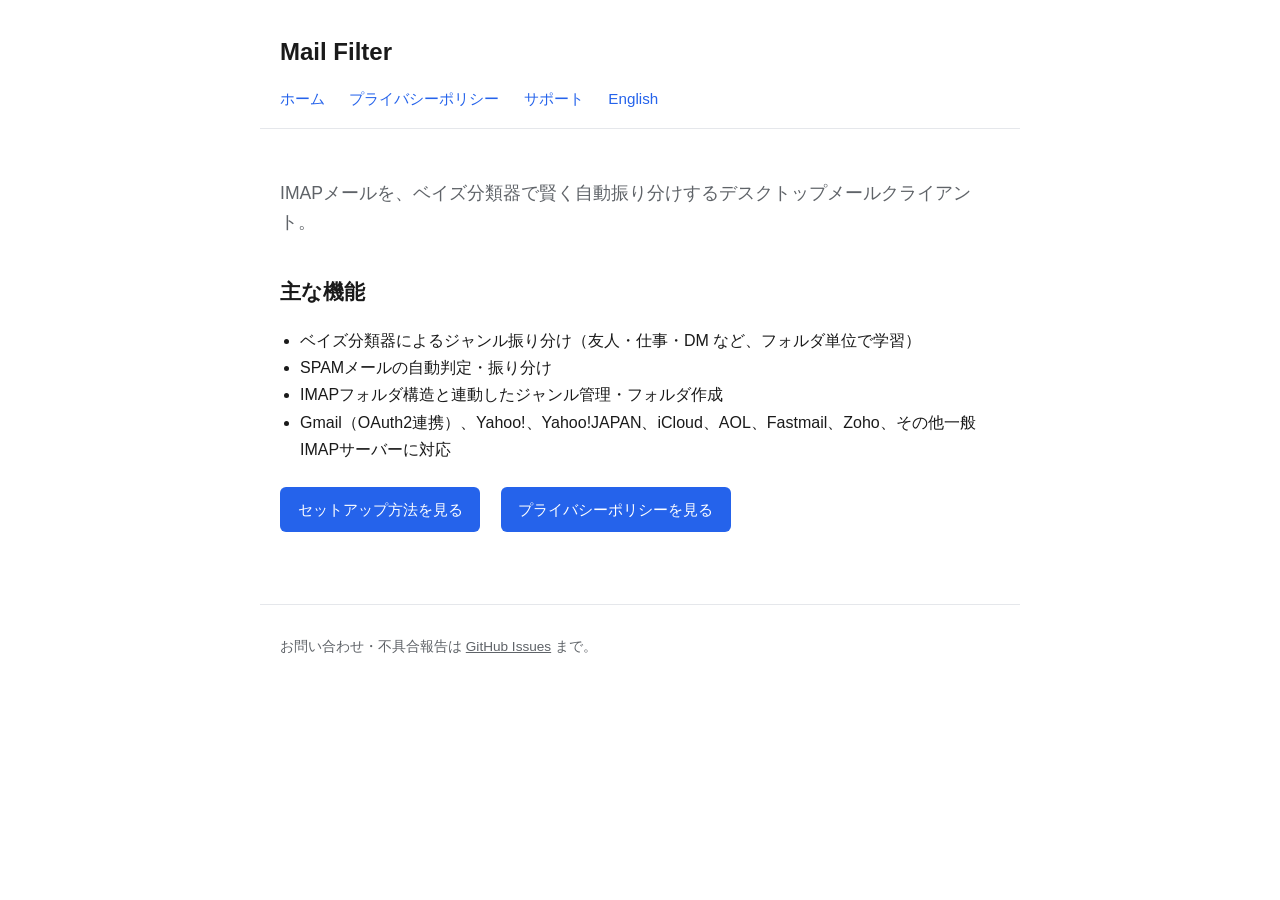
==== index.html @ 1aaecfa3 "feat: 日本語版トップ・プライバシーポリシー・サポートページを追加 Task 2: 日本語版の3ページ（トップページ・プライバシーポリシー・サポート）を作成。 CSS定義済みのクラス（.tagli" ====
<!doctype html>
<html lang="ja">
  <head>
    <meta charset="UTF-8" />
    <meta name="viewport" content="width=device-width, initial-scale=1" />
    <title>Mail Filter — IMAPメール自動振り分けアプリ</title>
    <link rel="stylesheet" href="assets/style.css" />
  </head>
  <body>
    <header>
      <h1>Mail Filter</h1>
      <nav>
        <a href="index.html">ホーム</a>
        <a href="privacy.html">プライバシーポリシー</a>
        <a href="support.html">サポート</a>
        <a href="en/index.html">English</a>
      </nav>
    </header>
    <main>
      <p class="tagline">
        IMAPメールを、ベイズ分類器で賢く自動振り分けするデスクトップメールクライアント。
      </p>

      <h2>主な機能</h2>
      <ul class="feature-list">
        <li>ベイズ分類器によるジャンル振り分け（友人・仕事・DM など、フォルダ単位で学習）</li>
        <li>SPAMメールの自動判定・振り分け</li>
        <li>IMAPフォルダ構造と連動したジャンル管理・フォルダ作成</li>
        <li>
          Gmail（OAuth2連携）、Yahoo!、Yahoo!JAPAN、iCloud、AOL、Fastmail、Zoho、その他一般IMAPサーバーに対応
        </li>
      </ul>

      <p>
        <a class="cta" href="support.html">セットアップ方法を見る</a>
        <a class="cta" href="privacy.html">プライバシーポリシーを見る</a>
      </p>
    </main>
    <footer>
      <p>
        お問い合わせ・不具合報告は
        <a href="https://github.com/maskedeng-tom/mail-filter-site/issues">GitHub Issues</a>
        まで。
      </p>
    </footer>
  </body>
</html>
---- assets/style.css ----
:root {
  --color-bg: #ffffff;
  --color-text: #1a1a1a;
  --color-muted: #5f6368;
  --color-accent: #2563eb;
  --color-border: #e5e7eb;
  --color-card-bg: #f8f9fa;
  --max-width: 760px;
}

* {
  box-sizing: border-box;
}

body {
  margin: 0;
  font-family: -apple-system, BlinkMacSystemFont, "Segoe UI", "Hiragino Kaku Gothic ProN",
    "Yu Gothic", sans-serif;
  color: var(--color-text);
  background: var(--color-bg);
  line-height: 1.7;
}

header,
main,
footer {
  max-width: var(--max-width);
  margin: 0 auto;
  padding: 0 1.25rem;
}

header {
  padding-top: 2rem;
  padding-bottom: 1rem;
  border-bottom: 1px solid var(--color-border);
}

header h1 {
  font-size: 1.5rem;
  margin: 0 0 0.75rem;
}

nav a {
  color: var(--color-accent);
  text-decoration: none;
  margin-right: 1.25rem;
  font-size: 0.95rem;
}

nav a:hover {
  text-decoration: underline;
}

main {
  padding-top: 2rem;
  padding-bottom: 3rem;
}

h1 {
  font-size: 1.75rem;
}

h2 {
  font-size: 1.3rem;
  margin-top: 2.25rem;
}

h3 {
  font-size: 1.05rem;
  margin-top: 1.5rem;
}

.tagline {
  color: var(--color-muted);
  font-size: 1.1rem;
}

.feature-list {
  padding-left: 1.25rem;
}

.cta {
  display: inline-block;
  margin: 0.5rem 1rem 0.5rem 0;
  padding: 0.6rem 1.1rem;
  background: var(--color-accent);
  color: #fff;
  border-radius: 6px;
  text-decoration: none;
  font-size: 0.95rem;
}

.cta:hover {
  opacity: 0.9;
}

.provider-card {
  border: 1px solid var(--color-border);
  border-radius: 8px;
  padding: 1rem 1.25rem;
  margin-bottom: 1rem;
  background: var(--color-card-bg);
}

.provider-card h3 {
  margin-top: 0;
}

.note {
  border-left: 4px solid var(--color-accent);
  padding: 0.75rem 1rem;
  background: var(--color-card-bg);
  margin: 1.25rem 0;
}

footer {
  border-top: 1px solid var(--color-border);
  padding-top: 1rem;
  padding-bottom: 2rem;
  color: var(--color-muted);
  font-size: 0.85rem;
}

footer a {
  color: var(--color-muted);
}

@media (max-width: 480px) {
  header,
  main,
  footer {
    padding-left: 1rem;
    padding-right: 1rem;
  }

  nav a {
    display: inline-block;
    margin-bottom: 0.4rem;
  }
}
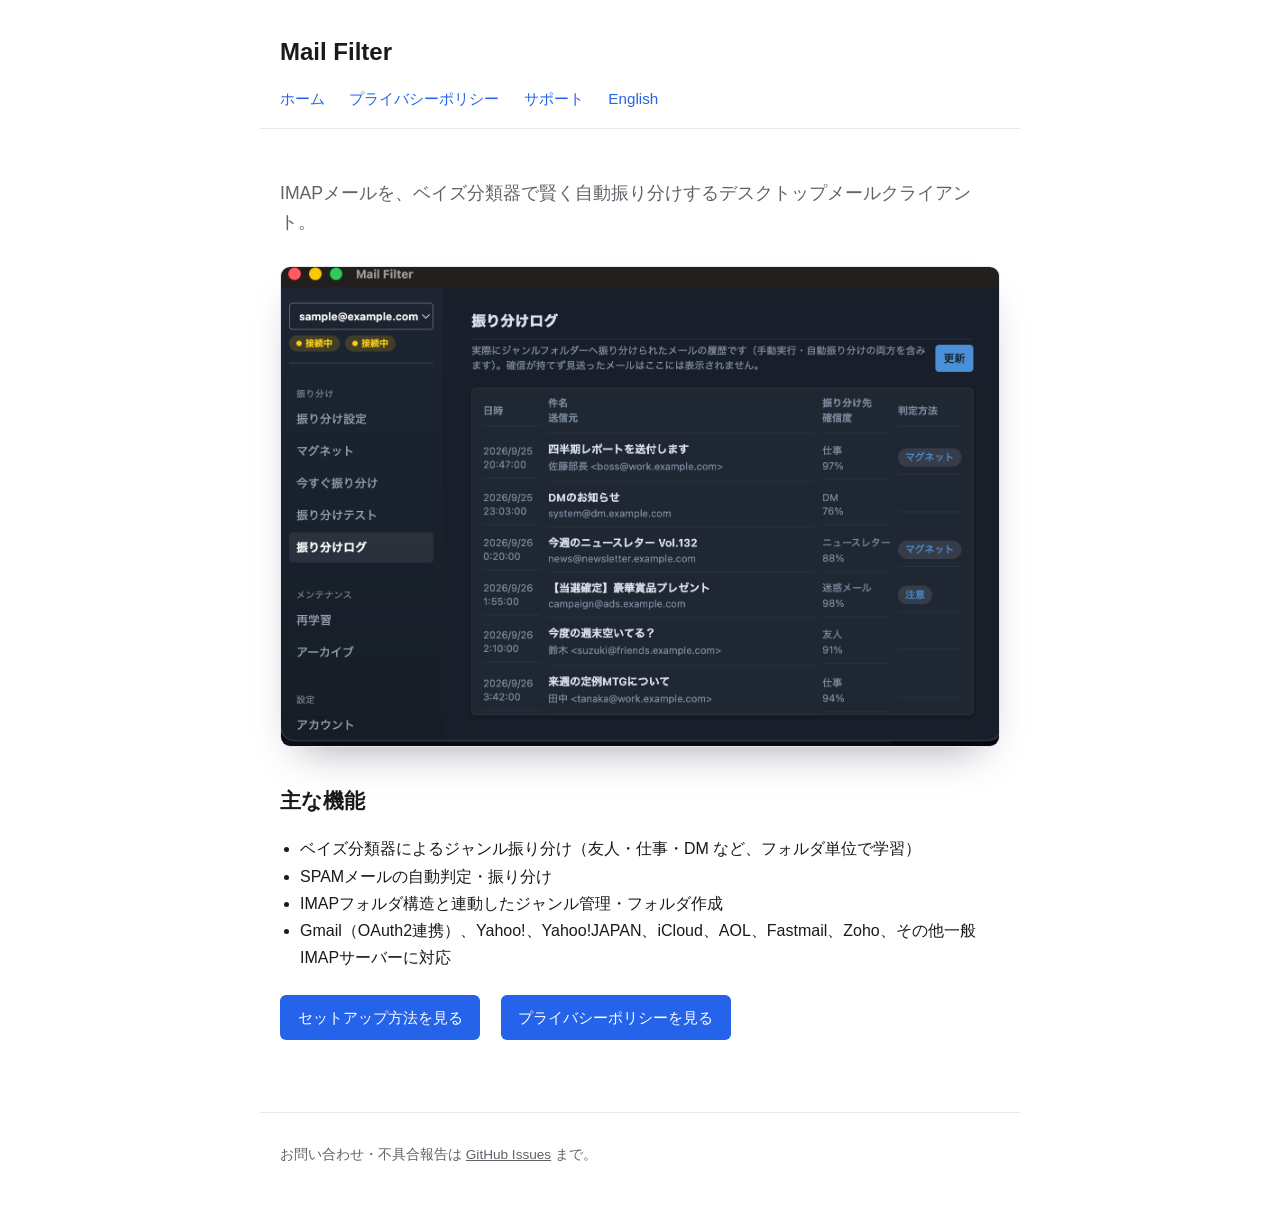
==== commit f8fac91d: "feat: トップページに実機スクリーンショットをヒーロー画像として追加 振り分けログ画面のキャプチャ（デモデータ）を日英トップページのタグライン直後に 配置し、テキストのみだった見た目を改善。  C" ====
--- a/index.html
+++ b/index.html
@@ -20,6 +20,14 @@
       <p class="tagline">
         IMAPメールを、ベイズ分類器で賢く自動振り分けするデスクトップメールクライアント。
       </p>
+
+      <img
+        class="hero-shot"
+        src="assets/screenshots/hero-classification-log.png"
+        alt="Mail Filterの振り分けログ画面。件名・送信元ごとに自動でジャンル分けされたメールの履歴が一覧表示されている"
+        width="1591"
+        height="1060"
+      />
 
       <h2>主な機能</h2>
       <ul class="feature-list">
--- a/assets/style.css
+++ b/assets/style.css
@@ -79,6 +79,16 @@
   padding-left: 1.25rem;
 }
 
+.hero-shot {
+  display: block;
+  width: 100%;
+  height: auto;
+  margin: 1.75rem 0 2.25rem;
+  border-radius: 10px;
+  border: 1px solid var(--color-border);
+  box-shadow: 0 20px 40px -20px rgba(15, 23, 42, 0.4);
+}
+
 .cta {
   display: inline-block;
   margin: 0.5rem 1rem 0.5rem 0;
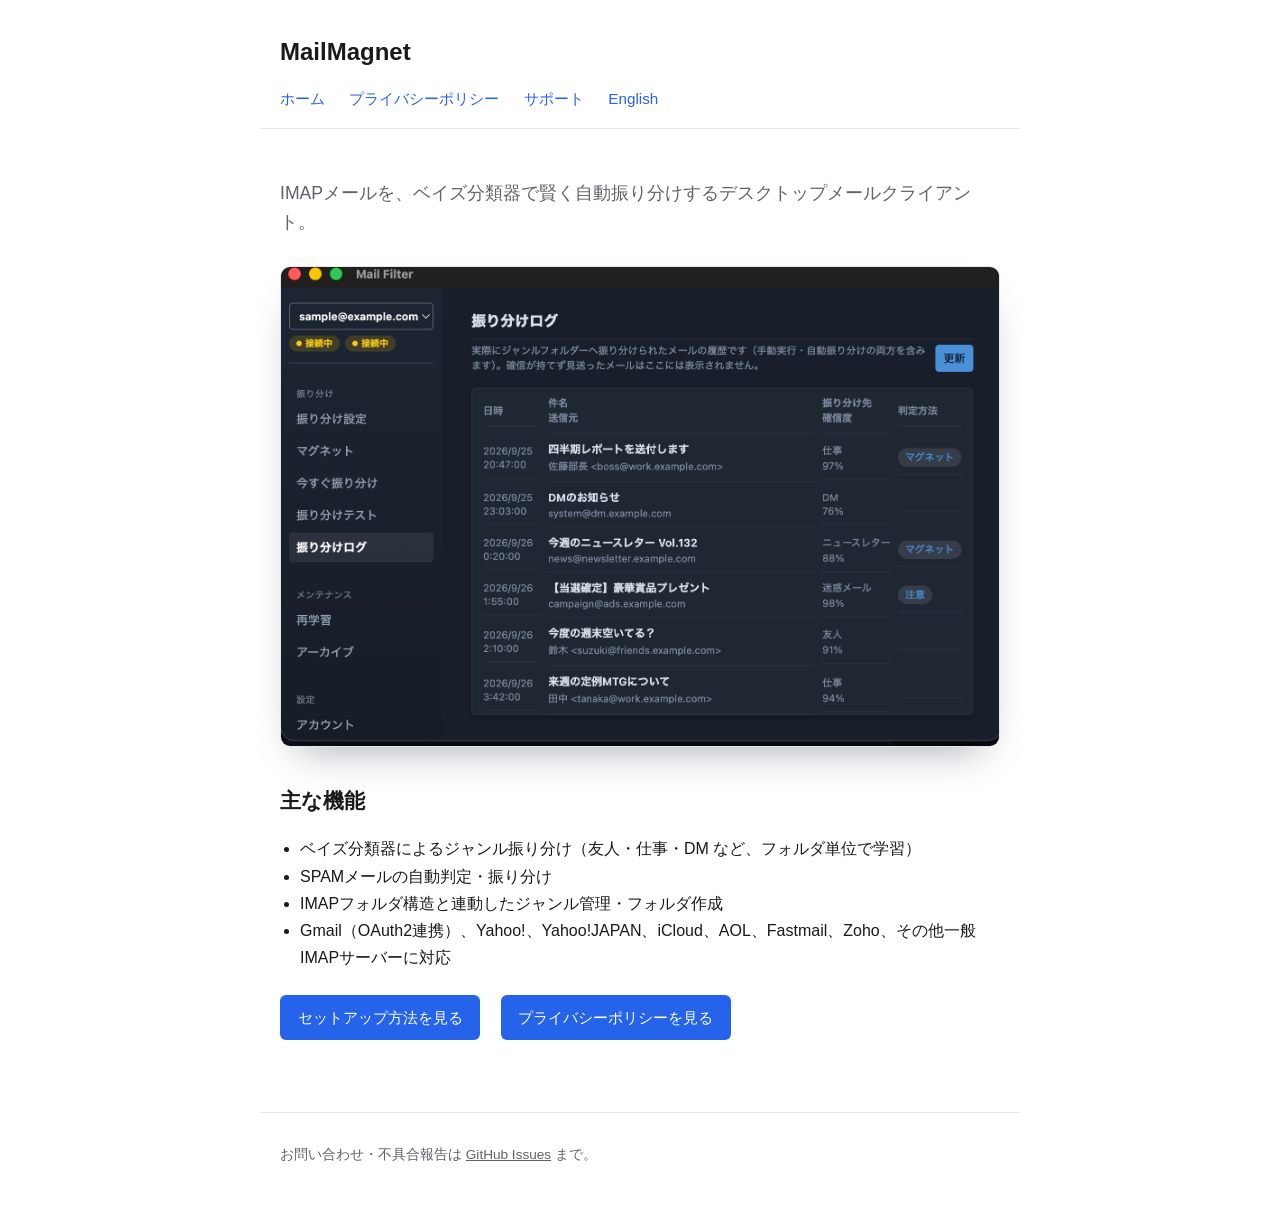
==== commit 6d31200a: "feat: アプリ名を「Mail Filter」から「MailMagnet」へ変更 App Store申請時の商標抵触により改名。全ページ（日本語/英語）のタイトル・ 見出し・alt属性・README" ====
--- a/index.html
+++ b/index.html
@@ -3,12 +3,12 @@
   <head>
     <meta charset="UTF-8" />
     <meta name="viewport" content="width=device-width, initial-scale=1" />
-    <title>Mail Filter — IMAPメール自動振り分けアプリ</title>
+    <title>MailMagnet — IMAPメール自動振り分けアプリ</title>
     <link rel="stylesheet" href="assets/style.css" />
   </head>
   <body>
     <header>
-      <h1>Mail Filter</h1>
+      <h1>MailMagnet</h1>
       <nav>
         <a href="index.html">ホーム</a>
         <a href="privacy.html">プライバシーポリシー</a>
@@ -24,7 +24,7 @@
       <img
         class="hero-shot"
         src="assets/screenshots/hero-classification-log.png"
-        alt="Mail Filterの振り分けログ画面。件名・送信元ごとに自動でジャンル分けされたメールの履歴が一覧表示されている"
+        alt="MailMagnetの振り分けログ画面。件名・送信元ごとに自動でジャンル分けされたメールの履歴が一覧表示されている"
         width="1591"
         height="1060"
       />
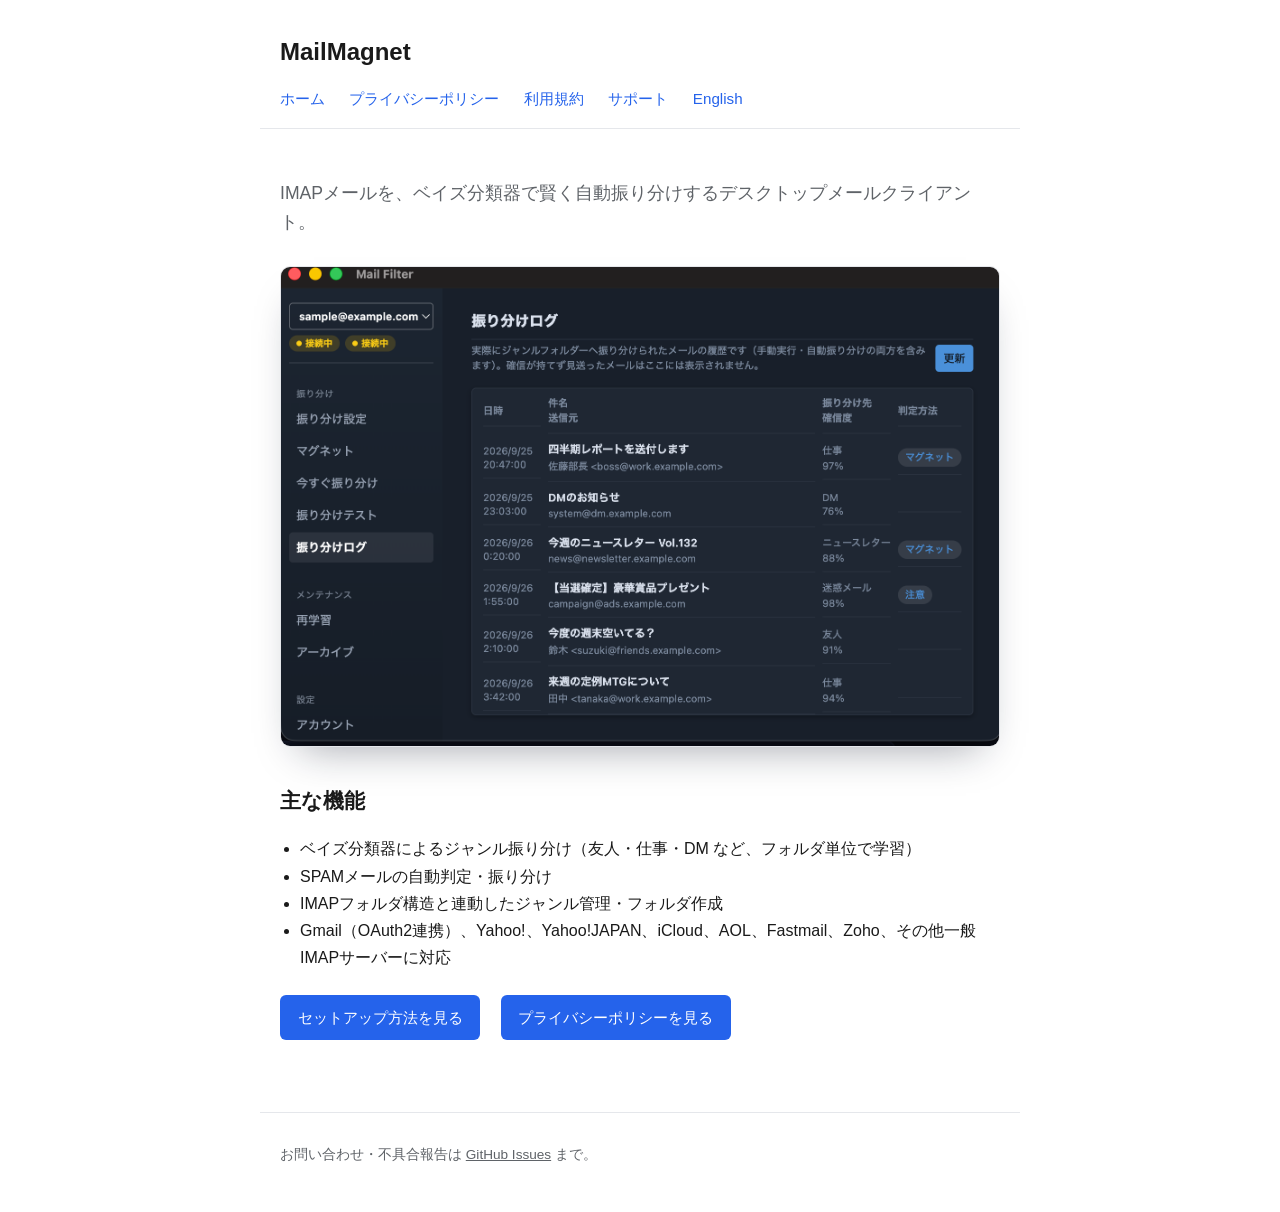
==== commit b3f2027e: "feat: 利用規約ページを追加 privacy.html/support.htmlと同様のスタイルで、日本語版・英語版の terms.htmlを新規作成し、各ページのナビゲーションにリンクを追加した" ====
--- a/index.html
+++ b/index.html
@@ -12,6 +12,7 @@
       <nav>
         <a href="index.html">ホーム</a>
         <a href="privacy.html">プライバシーポリシー</a>
+        <a href="terms.html">利用規約</a>
         <a href="support.html">サポート</a>
         <a href="en/index.html">English</a>
       </nav>
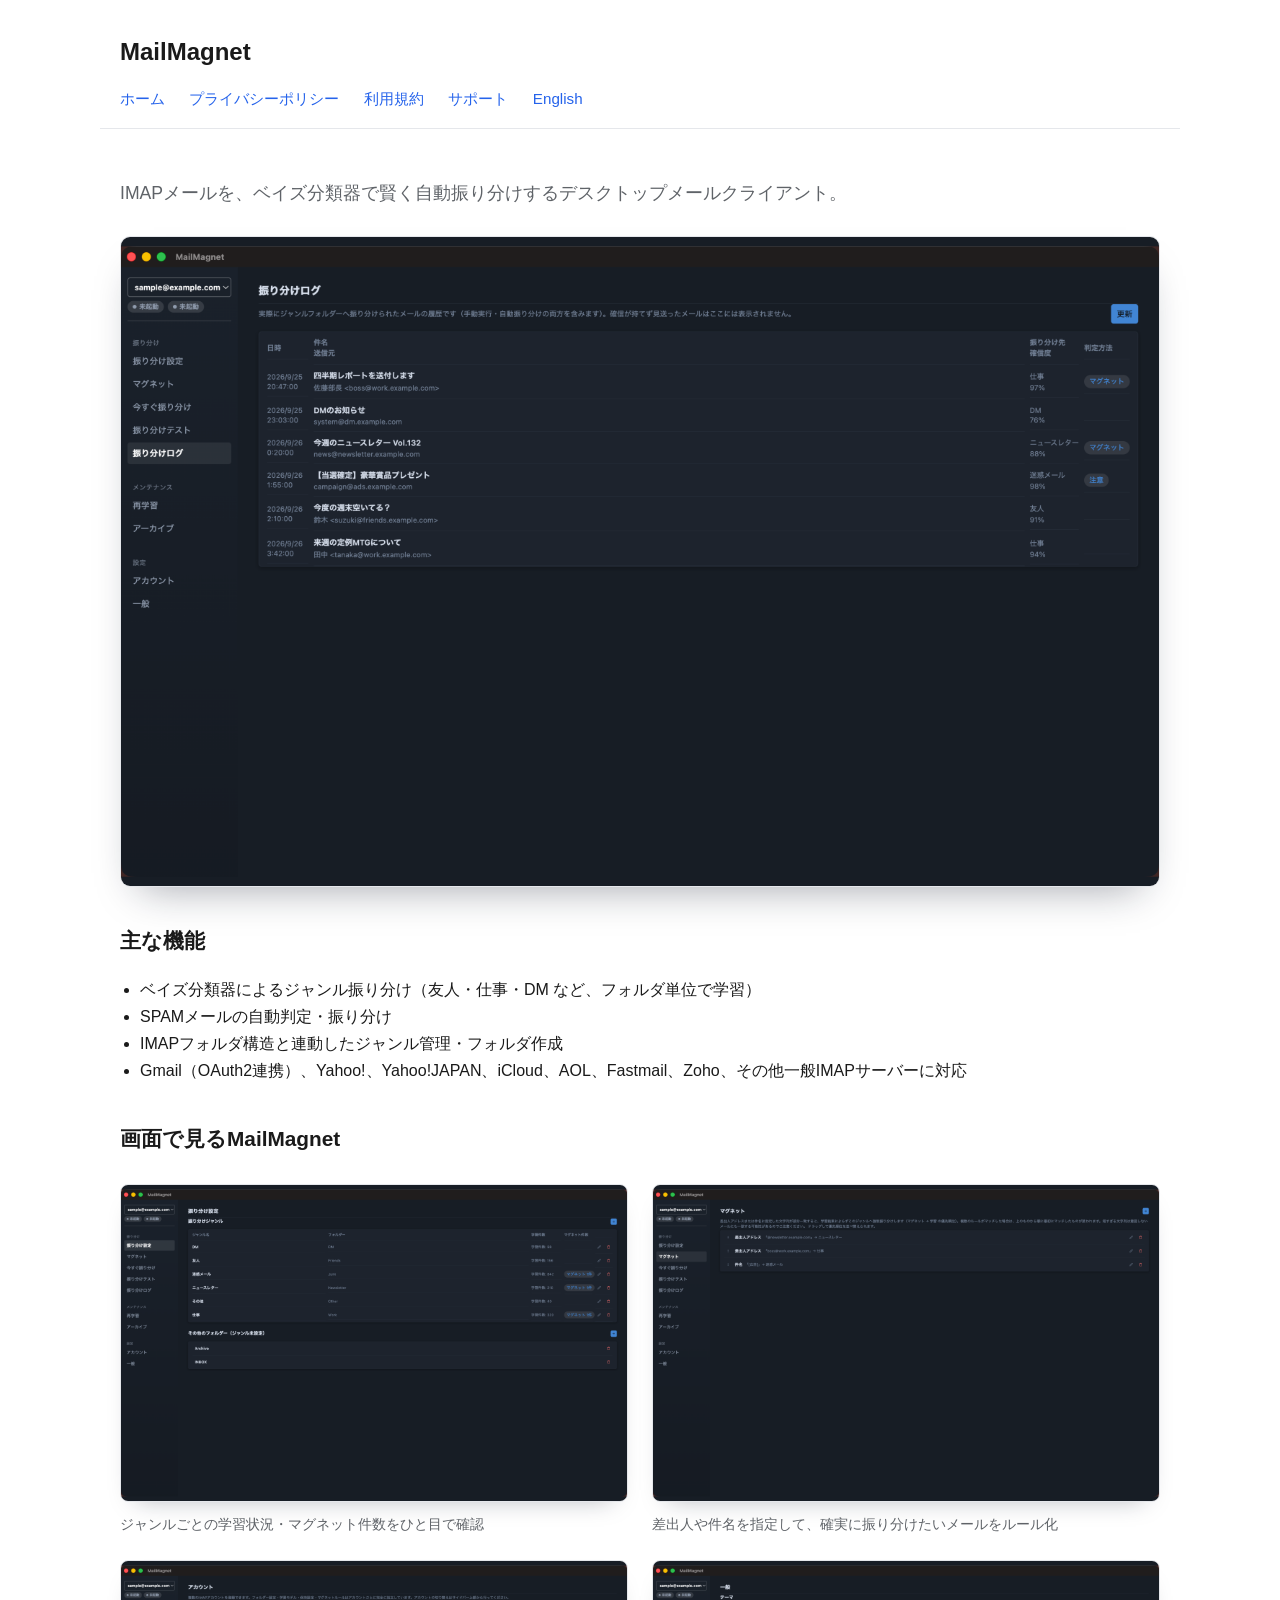
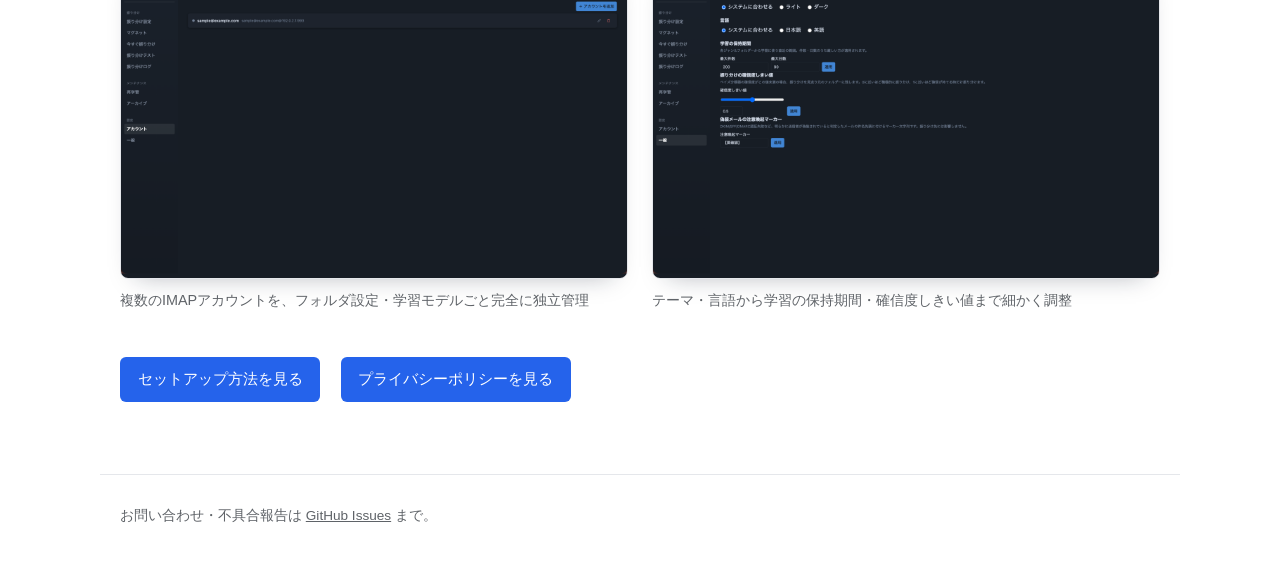
==== commit cbc09432: "feat(site): MailMagnetブランドの新スクリーンショットに差し替え、機能ギャラリーを追加 旧「Mail Filter」表記のままだったヒーロー画像をリブランド後のものに更新し、 振り" ====
--- a/index.html
+++ b/index.html
@@ -3,11 +3,12 @@
   <head>
     <meta charset="UTF-8" />
     <meta name="viewport" content="width=device-width, initial-scale=1" />
+    <meta name="google-site-verification" content="O_d32B3gsHHeb6INT8WSF9MWlrHwpaOE3rKNe3NQT9o" />
     <title>MailMagnet — IMAPメール自動振り分けアプリ</title>
     <link rel="stylesheet" href="assets/style.css" />
   </head>
   <body>
-    <header>
+    <header class="wide">
       <h1>MailMagnet</h1>
       <nav>
         <a href="index.html">ホーム</a>
@@ -17,7 +18,7 @@
         <a href="en/index.html">English</a>
       </nav>
     </header>
-    <main>
+    <main class="wide">
       <p class="tagline">
         IMAPメールを、ベイズ分類器で賢く自動振り分けするデスクトップメールクライアント。
       </p>
@@ -26,8 +27,8 @@
         class="hero-shot"
         src="assets/screenshots/hero-classification-log.png"
         alt="MailMagnetの振り分けログ画面。件名・送信元ごとに自動でジャンル分けされたメールの履歴が一覧表示されている"
-        width="1591"
-        height="1060"
+        width="2880"
+        height="1800"
       />
 
       <h2>主な機能</h2>
@@ -40,12 +41,64 @@
         </li>
       </ul>
 
+      <h2>画面で見るMailMagnet</h2>
+      <ul class="gallery">
+        <li>
+          <figure>
+            <img
+              src="assets/screenshots/screenshot-folders.png"
+              alt="振り分け設定画面。ジャンルごとの学習件数とマグネット件数が一覧表示されている"
+              width="2880"
+              height="1800"
+              loading="lazy"
+            />
+            <figcaption>ジャンルごとの学習状況・マグネット件数をひと目で確認</figcaption>
+          </figure>
+        </li>
+        <li>
+          <figure>
+            <img
+              src="assets/screenshots/screenshot-magnet.png"
+              alt="マグネット画面。差出人アドレスや件名の文字列とジャンルの対応ルールが一覧表示されている"
+              width="2880"
+              height="1800"
+              loading="lazy"
+            />
+            <figcaption>差出人や件名を指定して、確実に振り分けたいメールをルール化</figcaption>
+          </figure>
+        </li>
+        <li>
+          <figure>
+            <img
+              src="assets/screenshots/screenshot-account.png"
+              alt="アカウント画面。登録されたIMAPアカウントの一覧が表示されている"
+              width="2880"
+              height="1800"
+              loading="lazy"
+            />
+            <figcaption>複数のIMAPアカウントを、フォルダ設定・学習モデルごと完全に独立管理</figcaption>
+          </figure>
+        </li>
+        <li>
+          <figure>
+            <img
+              src="assets/screenshots/screenshot-general.png"
+              alt="一般設定画面。テーマ・言語・学習の保持期間・確信度しきい値などの設定項目が表示されている"
+              width="2880"
+              height="1800"
+              loading="lazy"
+            />
+            <figcaption>テーマ・言語から学習の保持期間・確信度しきい値まで細かく調整</figcaption>
+          </figure>
+        </li>
+      </ul>
+
       <p>
         <a class="cta" href="support.html">セットアップ方法を見る</a>
         <a class="cta" href="privacy.html">プライバシーポリシーを見る</a>
       </p>
     </main>
-    <footer>
+    <footer class="wide">
       <p>
         お問い合わせ・不具合報告は
         <a href="https://github.com/maskedeng-tom/mail-filter-site/issues">GitHub Issues</a>
--- a/assets/style.css
+++ b/assets/style.css
@@ -6,6 +6,7 @@
   --color-border: #e5e7eb;
   --color-card-bg: #f8f9fa;
   --max-width: 760px;
+  --max-width-wide: 1080px;
 }
 
 * {
@@ -79,6 +80,12 @@
   padding-left: 1.25rem;
 }
 
+header.wide,
+main.wide,
+footer.wide {
+  max-width: var(--max-width-wide);
+}
+
 .hero-shot {
   display: block;
   width: 100%;
@@ -87,6 +94,40 @@
   border-radius: 10px;
   border: 1px solid var(--color-border);
   box-shadow: 0 20px 40px -20px rgba(15, 23, 42, 0.4);
+}
+
+.gallery {
+  display: grid;
+  grid-template-columns: repeat(2, 1fr);
+  gap: 1.5rem;
+  margin: 1.75rem 0 2.25rem;
+  padding: 0;
+  list-style: none;
+}
+
+.gallery figure {
+  margin: 0;
+}
+
+.gallery img {
+  display: block;
+  width: 100%;
+  height: auto;
+  border-radius: 8px;
+  border: 1px solid var(--color-border);
+  box-shadow: 0 12px 24px -16px rgba(15, 23, 42, 0.35);
+}
+
+.gallery figcaption {
+  margin-top: 0.6rem;
+  font-size: 0.9rem;
+  color: var(--color-muted);
+}
+
+@media (max-width: 640px) {
+  .gallery {
+    grid-template-columns: 1fr;
+  }
 }
 
 .cta {
